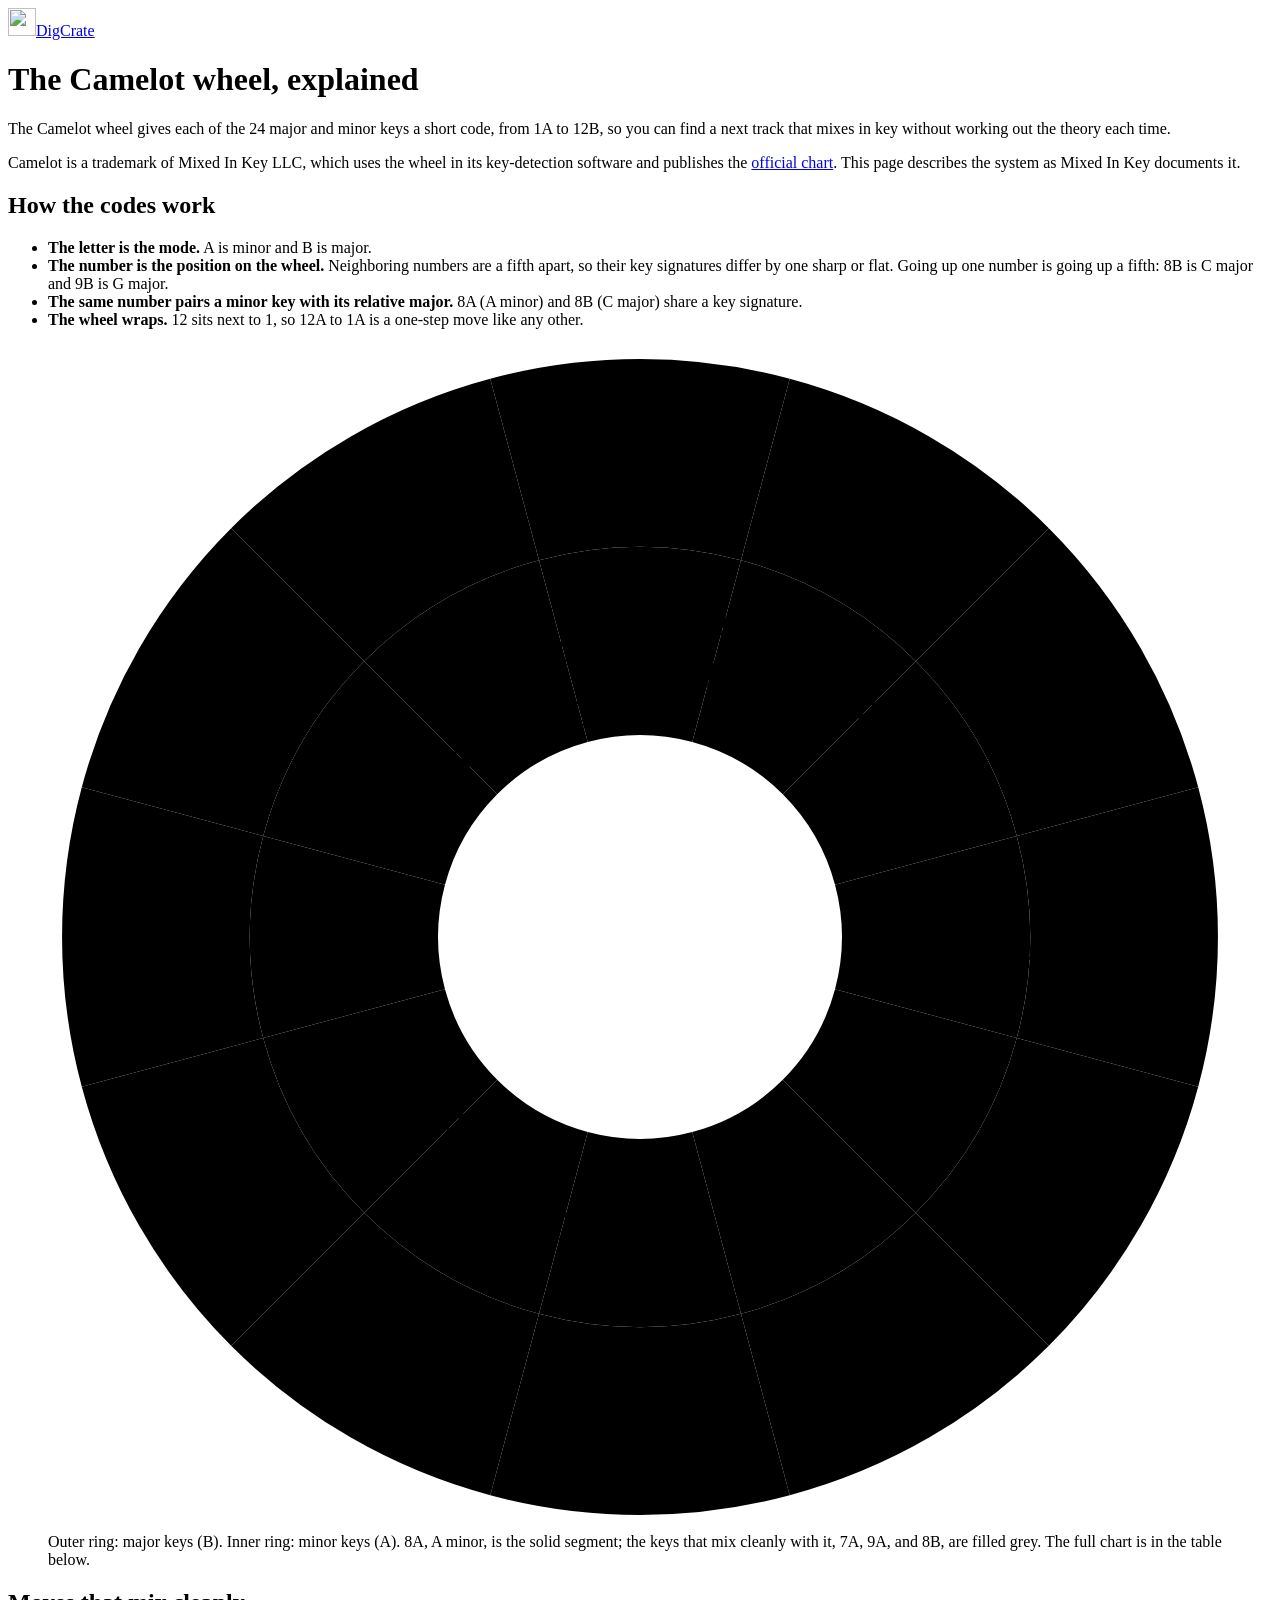
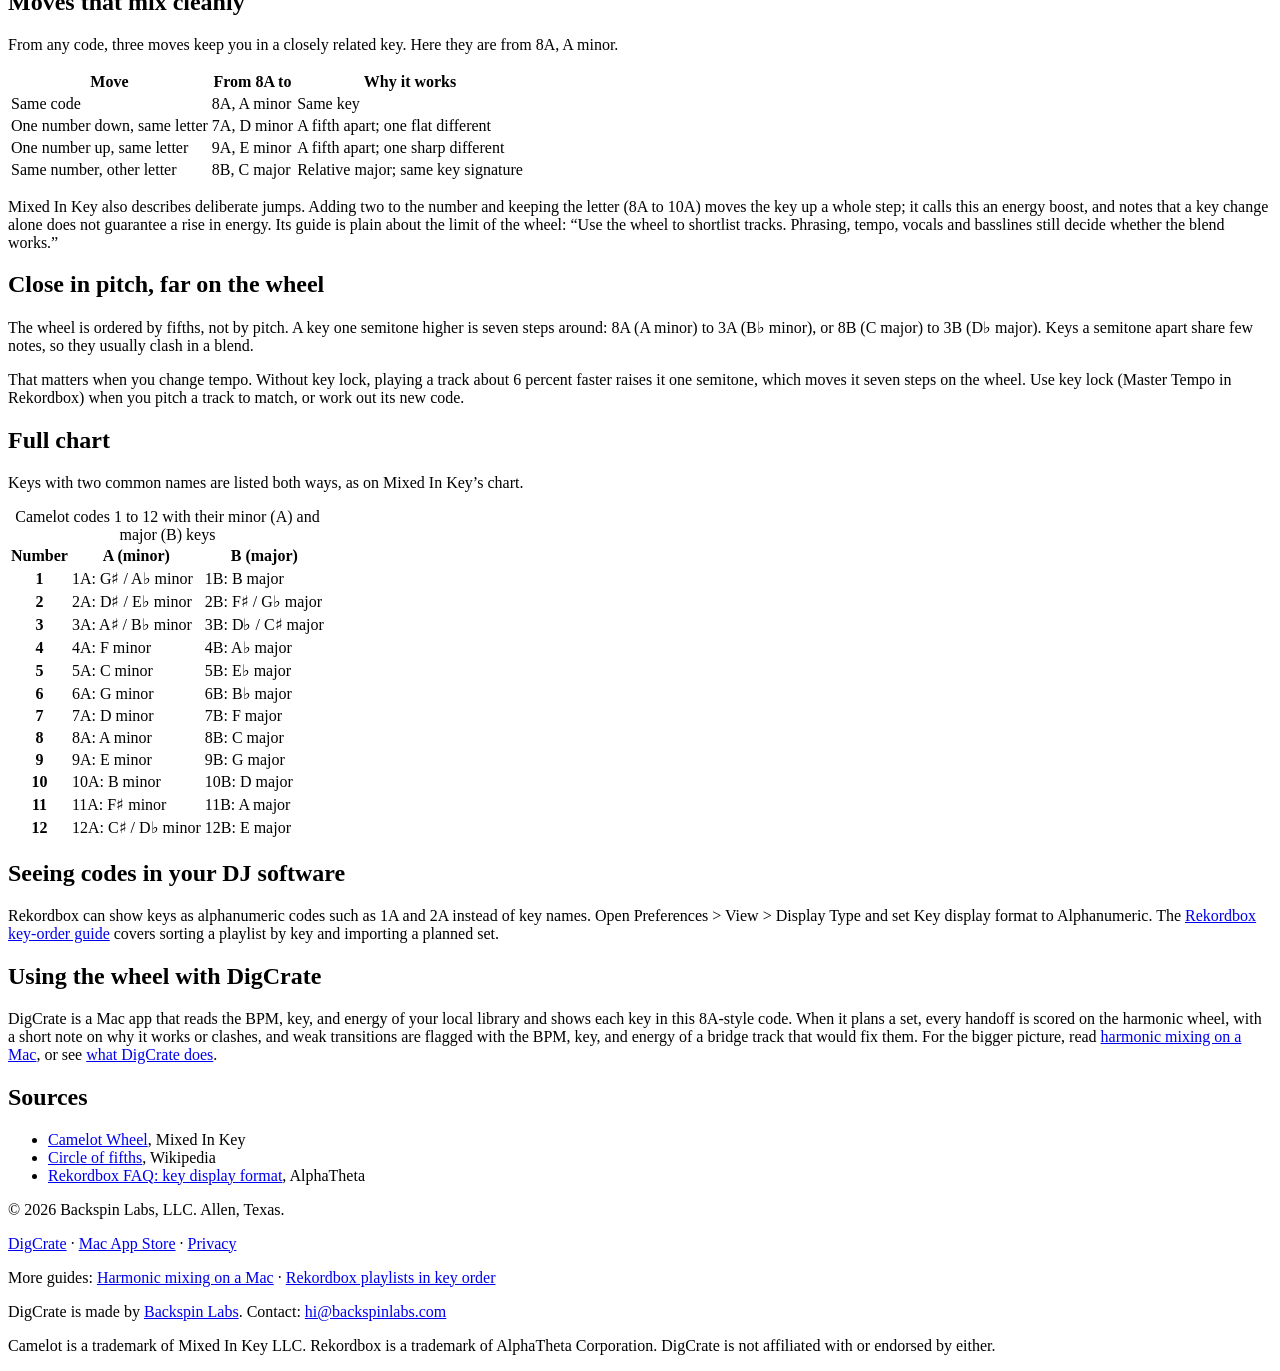
==== website/camelot-wheel.html @ 11dc73a6 "website: add harmonic mixing, Camelot wheel, and Rekordbox key-order guides Three guide pages for th" ====
<!DOCTYPE html>
<html lang="en">
<head>
  <meta charset="utf-8" />
  <meta name="viewport" content="width=device-width, initial-scale=1" />
  <title>The Camelot wheel explained, with a full key chart | DigCrate</title>
  <meta name="description" content="How the Camelot wheel codes all 24 musical keys from 1A to 12B, which moves mix cleanly, and a chart of every code with its key, from A minor (8A) to E major (12B)." />
  <link rel="canonical" href="https://digcrate.backspinlabs.com/camelot-wheel" />
  <meta name="color-scheme" content="light dark" />
  <meta name="theme-color" content="#ffffff" media="(prefers-color-scheme: light)" />
  <meta name="theme-color" content="#0f0f0f" media="(prefers-color-scheme: dark)" />
  <meta property="og:title" content="The Camelot wheel explained, with a full key chart" />
  <meta property="og:description" content="How the Camelot wheel codes all 24 musical keys from 1A to 12B, which moves mix cleanly, and a chart of every code with its key, from A minor (8A) to E major (12B)." />
  <meta property="og:url" content="https://digcrate.backspinlabs.com/camelot-wheel" />
  <meta property="og:site_name" content="DigCrate" />
  <meta property="og:type" content="article" />
  <meta property="og:image" content="https://digcrate.backspinlabs.com/og-image.png" />
  <meta property="og:image:width" content="1200" />
  <meta property="og:image:height" content="630" />
  <meta name="twitter:card" content="summary_large_image" />
  <meta name="twitter:title" content="The Camelot wheel explained, with a full key chart" />
  <meta name="twitter:description" content="How the Camelot wheel codes all 24 musical keys from 1A to 12B, which moves mix cleanly, and a chart of every code with its key, from A minor (8A) to E major (12B)." />
  <meta name="twitter:image" content="https://digcrate.backspinlabs.com/og-image.png" />
  <link rel="icon" href="/app-icon.png" type="image/png" />
  <link rel="apple-touch-icon" href="/app-icon.png" />
  <link rel="preload" href="/fonts/big-shoulders-display-800-latin.woff2" as="font" type="font/woff2" crossorigin />
  <link rel="preload" href="/fonts/ibm-plex-sans-latin.woff2" as="font" type="font/woff2" crossorigin />
  <link rel="stylesheet" href="/backspin.css" />
  <link rel="stylesheet" href="/digcrate.css" />
</head>
<body class="digcrate">
<div class="prose">
<header class="topline"><a href="/"><img src="/app-icon.png" alt="" width="28" height="28" />DigCrate</a></header>

<main>
<h1>The Camelot wheel, explained</h1>
<p class="lede">The Camelot wheel gives each of the 24 major and minor keys a short code, from 1A to 12B, so you can find a next track that mixes in key without working out the theory each time.</p>
<p>Camelot is a trademark of Mixed In Key LLC, which uses the wheel in its key-detection software and publishes the <a href="https://mixedinkey.com/camelot-wheel/">official chart</a>. This page describes the system as Mixed In Key documents it.</p>

<h2>How the codes work</h2>
<ul>
  <li><strong>The letter is the mode.</strong> A is minor and B is major.</li>
  <li><strong>The number is the position on the wheel.</strong> Neighboring numbers are a fifth apart, so their key signatures differ by one sharp or flat. Going up one number is going up a fifth: 8B is C major and 9B is G major.</li>
  <li><strong>The same number pairs a minor key with its relative major.</strong> 8A (A minor) and 8B (C major) share a key signature.</li>
  <li><strong>The wheel wraps.</strong> 12 sits next to 1, so 12A to 1A is a one-step move like any other.</li>
</ul>

<figure class="wheel">
  <svg viewBox="0 0 340 340" role="img" aria-labelledby="wheel-title wheel-desc">
    <title id="wheel-title">Camelot wheel</title>
    <desc id="wheel-desc">Two rings of twelve segments numbered 1 to 12 like a clock face. The outer ring holds the major keys, 1B to 12B. The inner ring holds the minor keys, 1A to 12A. 8A, A minor, is highlighted, along with its compatible keys 7A, 9A, and 8B.</desc>
      <g><path d="M213 9.7A166 166 0 0 1 287.4 52.6L249.2 90.8A112 112 0 0 0 199 61.8Z"/><text x="239.5" y="47.6" class="code">1B</text><text x="239.5" y="62.6">B</text></g>
      <g><path d="M287.4 52.6A166 166 0 0 1 330.3 127L278.2 141A112 112 0 0 0 249.2 90.8Z"/><text x="290.4" y="98.5" class="code">2B</text><text x="290.4" y="113.5">F♯</text></g>
      <g><path d="M330.3 127A166 166 0 0 1 330.3 213L278.2 199A112 112 0 0 0 278.2 141Z"/><text x="309" y="168" class="code">3B</text><text x="309" y="183">D♭</text></g>
      <g><path d="M330.3 213A166 166 0 0 1 287.4 287.4L249.2 249.2A112 112 0 0 0 278.2 199Z"/><text x="290.4" y="237.5" class="code">4B</text><text x="290.4" y="252.5">A♭</text></g>
      <g><path d="M287.4 287.4A166 166 0 0 1 213 330.3L199 278.2A112 112 0 0 0 249.2 249.2Z"/><text x="239.5" y="288.4" class="code">5B</text><text x="239.5" y="303.4">E♭</text></g>
      <g><path d="M213 330.3A166 166 0 0 1 127 330.3L141 278.2A112 112 0 0 0 199 278.2Z"/><text x="170" y="307" class="code">6B</text><text x="170" y="322">B♭</text></g>
      <g><path d="M127 330.3A166 166 0 0 1 52.6 287.4L90.8 249.2A112 112 0 0 0 141 278.2Z"/><text x="100.5" y="288.4" class="code">7B</text><text x="100.5" y="303.4">F</text></g>
      <g class="near"><path d="M52.6 287.4A166 166 0 0 1 9.7 213L61.8 199A112 112 0 0 0 90.8 249.2Z"/><text x="49.6" y="237.5" class="code">8B</text><text x="49.6" y="252.5">C</text></g>
      <g><path d="M9.7 213A166 166 0 0 1 9.7 127L61.8 141A112 112 0 0 0 61.8 199Z"/><text x="31" y="168" class="code">9B</text><text x="31" y="183">G</text></g>
      <g><path d="M9.7 127A166 166 0 0 1 52.6 52.6L90.8 90.8A112 112 0 0 0 61.8 141Z"/><text x="49.6" y="98.5" class="code">10B</text><text x="49.6" y="113.5">D</text></g>
      <g><path d="M52.6 52.6A166 166 0 0 1 127 9.7L141 61.8A112 112 0 0 0 90.8 90.8Z"/><text x="100.5" y="47.6" class="code">11B</text><text x="100.5" y="62.6">A</text></g>
      <g><path d="M127 9.7A166 166 0 0 1 213 9.7L199 61.8A112 112 0 0 0 141 61.8Z"/><text x="170" y="29" class="code">12B</text><text x="170" y="44">E</text></g>
      <g><path d="M199 61.8A112 112 0 0 1 249.2 90.8L211 129A58 58 0 0 0 185 114Z"/><text x="212.5" y="94.4" class="code">1A</text><text x="212.5" y="109.4">A♭m</text></g>
      <g><path d="M249.2 90.8A112 112 0 0 1 278.2 141L226 155A58 58 0 0 0 211 129Z"/><text x="243.6" y="125.5" class="code">2A</text><text x="243.6" y="140.5">E♭m</text></g>
      <g><path d="M278.2 141A112 112 0 0 1 278.2 199L226 185A58 58 0 0 0 226 155Z"/><text x="255" y="168" class="code">3A</text><text x="255" y="183">B♭m</text></g>
      <g><path d="M278.2 199A112 112 0 0 1 249.2 249.2L211 211A58 58 0 0 0 226 185Z"/><text x="243.6" y="210.5" class="code">4A</text><text x="243.6" y="225.5">Fm</text></g>
      <g><path d="M249.2 249.2A112 112 0 0 1 199 278.2L185 226A58 58 0 0 0 211 211Z"/><text x="212.5" y="241.6" class="code">5A</text><text x="212.5" y="256.6">Cm</text></g>
      <g><path d="M199 278.2A112 112 0 0 1 141 278.2L155 226A58 58 0 0 0 185 226Z"/><text x="170" y="253" class="code">6A</text><text x="170" y="268">Gm</text></g>
      <g class="near"><path d="M141 278.2A112 112 0 0 1 90.8 249.2L129 211A58 58 0 0 0 155 226Z"/><text x="127.5" y="241.6" class="code">7A</text><text x="127.5" y="256.6">Dm</text></g>
      <g class="on"><path d="M90.8 249.2A112 112 0 0 1 61.8 199L114 185A58 58 0 0 0 129 211Z"/><text x="96.4" y="210.5" class="code">8A</text><text x="96.4" y="225.5">Am</text></g>
      <g class="near"><path d="M61.8 199A112 112 0 0 1 61.8 141L114 155A58 58 0 0 0 114 185Z"/><text x="85" y="168" class="code">9A</text><text x="85" y="183">Em</text></g>
      <g><path d="M61.8 141A112 112 0 0 1 90.8 90.8L129 129A58 58 0 0 0 114 155Z"/><text x="96.4" y="125.5" class="code">10A</text><text x="96.4" y="140.5">Bm</text></g>
      <g><path d="M90.8 90.8A112 112 0 0 1 141 61.8L155 114A58 58 0 0 0 129 129Z"/><text x="127.5" y="94.4" class="code">11A</text><text x="127.5" y="109.4">F♯m</text></g>
      <g><path d="M141 61.8A112 112 0 0 1 199 61.8L185 114A58 58 0 0 0 155 114Z"/><text x="170" y="83" class="code">12A</text><text x="170" y="98">C♯m</text></g>
  </svg>
  <figcaption>Outer ring: major keys (B). Inner ring: minor keys (A). 8A, A minor, is the solid segment; the keys that mix cleanly with it, 7A, 9A, and 8B, are filled grey. The full chart is in the table below.</figcaption>
</figure>

<h2>Moves that mix cleanly</h2>
<p>From any code, three moves keep you in a closely related key. Here they are from 8A, A minor.</p>
<div class="table-scroll">
<table class="table">
  <thead><tr><th scope="col">Move</th><th scope="col">From 8A to</th><th scope="col">Why it works</th></tr></thead>
  <tbody>
    <tr><td>Same code</td><td>8A, A minor</td><td>Same key</td></tr>
    <tr><td>One number down, same letter</td><td>7A, D minor</td><td>A fifth apart; one flat different</td></tr>
    <tr><td>One number up, same letter</td><td>9A, E minor</td><td>A fifth apart; one sharp different</td></tr>
    <tr><td>Same number, other letter</td><td>8B, C major</td><td>Relative major; same key signature</td></tr>
  </tbody>
</table>
</div>
<p>Mixed In Key also describes deliberate jumps. Adding two to the number and keeping the letter (8A to 10A) moves the key up a whole step; it calls this an energy boost, and notes that a key change alone does not guarantee a rise in energy. Its guide is plain about the limit of the wheel: “Use the wheel to shortlist tracks. Phrasing, tempo, vocals and basslines still decide whether the blend works.”</p>

<h2>Close in pitch, far on the wheel</h2>
<p>The wheel is ordered by fifths, not by pitch. A key one semitone higher is seven steps around: 8A (A minor) to 3A (B♭ minor), or 8B (C major) to 3B (D♭ major). Keys a semitone apart share few notes, so they usually clash in a blend.</p>
<p>That matters when you change tempo. Without key lock, playing a track about 6 percent faster raises it one semitone, which moves it seven steps on the wheel. Use key lock (Master Tempo in Rekordbox) when you pitch a track to match, or work out its new code.</p>

<h2>Full chart</h2>
<p>Keys with two common names are listed both ways, as on Mixed In Key’s chart.</p>
<div class="table-scroll">
<table class="table">
  <caption class="sr-only">Camelot codes 1 to 12 with their minor (A) and major (B) keys</caption>
  <thead><tr><th scope="col">Number</th><th scope="col">A (minor)</th><th scope="col">B (major)</th></tr></thead>
  <tbody>
    <tr><th scope="row">1</th><td>1A: G♯ / A♭ minor</td><td>1B: B major</td></tr>
    <tr><th scope="row">2</th><td>2A: D♯ / E♭ minor</td><td>2B: F♯ / G♭ major</td></tr>
    <tr><th scope="row">3</th><td>3A: A♯ / B♭ minor</td><td>3B: D♭ / C♯ major</td></tr>
    <tr><th scope="row">4</th><td>4A: F minor</td><td>4B: A♭ major</td></tr>
    <tr><th scope="row">5</th><td>5A: C minor</td><td>5B: E♭ major</td></tr>
    <tr><th scope="row">6</th><td>6A: G minor</td><td>6B: B♭ major</td></tr>
    <tr><th scope="row">7</th><td>7A: D minor</td><td>7B: F major</td></tr>
    <tr><th scope="row">8</th><td>8A: A minor</td><td>8B: C major</td></tr>
    <tr><th scope="row">9</th><td>9A: E minor</td><td>9B: G major</td></tr>
    <tr><th scope="row">10</th><td>10A: B minor</td><td>10B: D major</td></tr>
    <tr><th scope="row">11</th><td>11A: F♯ minor</td><td>11B: A major</td></tr>
    <tr><th scope="row">12</th><td>12A: C♯ / D♭ minor</td><td>12B: E major</td></tr>
  </tbody>
</table>
</div>

<h2>Seeing codes in your DJ software</h2>
<p>Rekordbox can show keys as alphanumeric codes such as 1A and 2A instead of key names. Open Preferences &gt; View &gt; Display Type and set Key display format to Alphanumeric. The <a href="/rekordbox-playlists-by-key">Rekordbox key-order guide</a> covers sorting a playlist by key and importing a planned set.</p>

<h2>Using the wheel with DigCrate</h2>
<p>DigCrate is a Mac app that reads the BPM, key, and energy of your local library and shows each key in this 8A-style code. When it plans a set, every handoff is scored on the harmonic wheel, with a short note on why it works or clashes, and weak transitions are flagged with the BPM, key, and energy of a bridge track that would fix them. For the bigger picture, read <a href="/harmonic-mixing-mac">harmonic mixing on a Mac</a>, or see <a href="/">what DigCrate does</a>.</p>

<h2>Sources</h2>
<ul>
  <li><a href="https://mixedinkey.com/camelot-wheel/">Camelot Wheel</a>, Mixed In Key</li>
  <li><a href="https://en.wikipedia.org/wiki/Circle_of_fifths">Circle of fifths</a>, Wikipedia</li>
  <li><a href="https://rekordbox.com/en/support/faq/operation-hint/">Rekordbox FAQ: key display format</a>, AlphaTheta</li>
</ul>
</main>

<footer class="foot">
  <p>© 2026 Backspin Labs, LLC. Allen, Texas.</p>
  <p><a href="/">DigCrate</a> · <a href="https://apps.apple.com/us/app/digcrate/id6779803539">Mac App Store</a> · <a href="/privacy">Privacy</a></p>
  <p class="foot-note">More guides: <a href="/harmonic-mixing-mac">Harmonic mixing on a Mac</a> · <a href="/rekordbox-playlists-by-key">Rekordbox playlists in key order</a></p>
  <p class="foot-note">DigCrate is made by <a href="https://backspinlabs.com">Backspin Labs</a>. Contact: <a href="mailto:hi@backspinlabs.com">hi@backspinlabs.com</a></p>
  <p class="foot-note">Camelot is a trademark of Mixed In Key LLC. Rekordbox is a trademark of AlphaTheta Corporation. DigCrate is not affiliated with or endorsed by either.</p>
</footer>
</div>
</body>
</html>
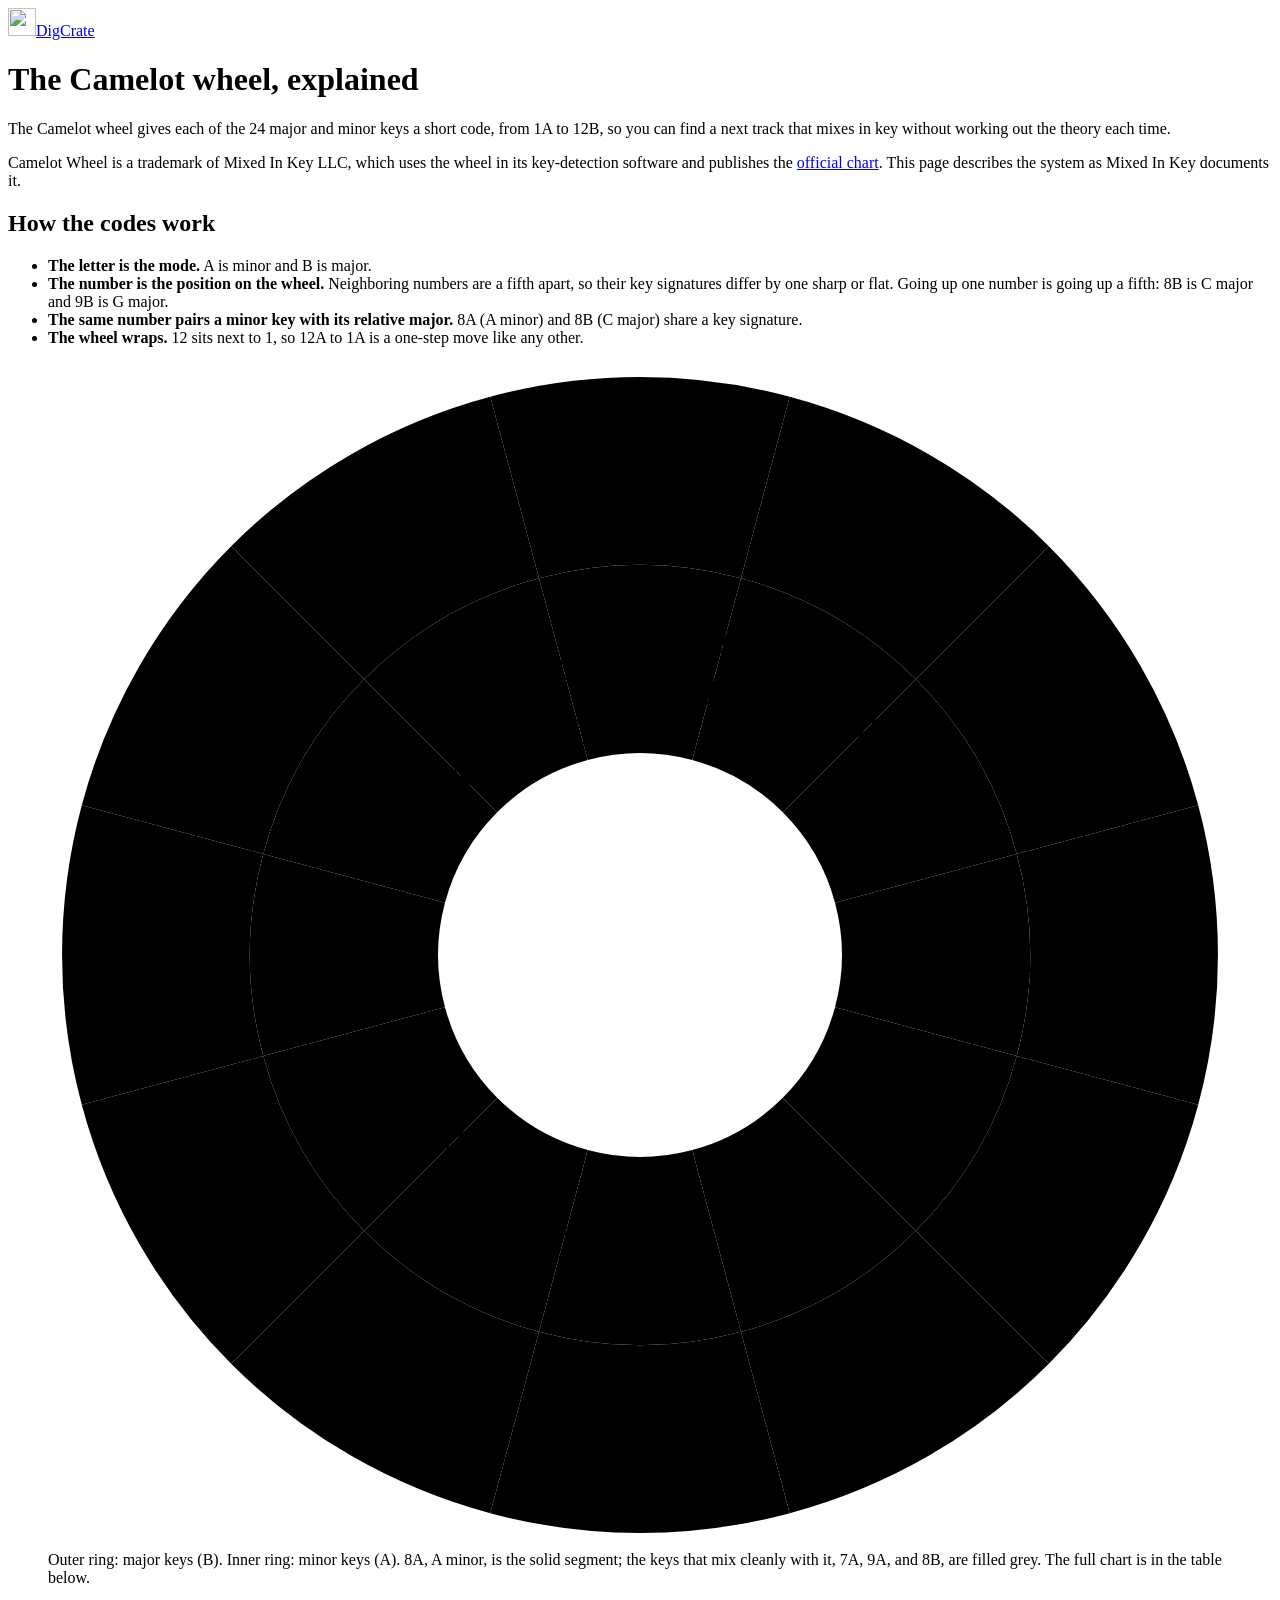
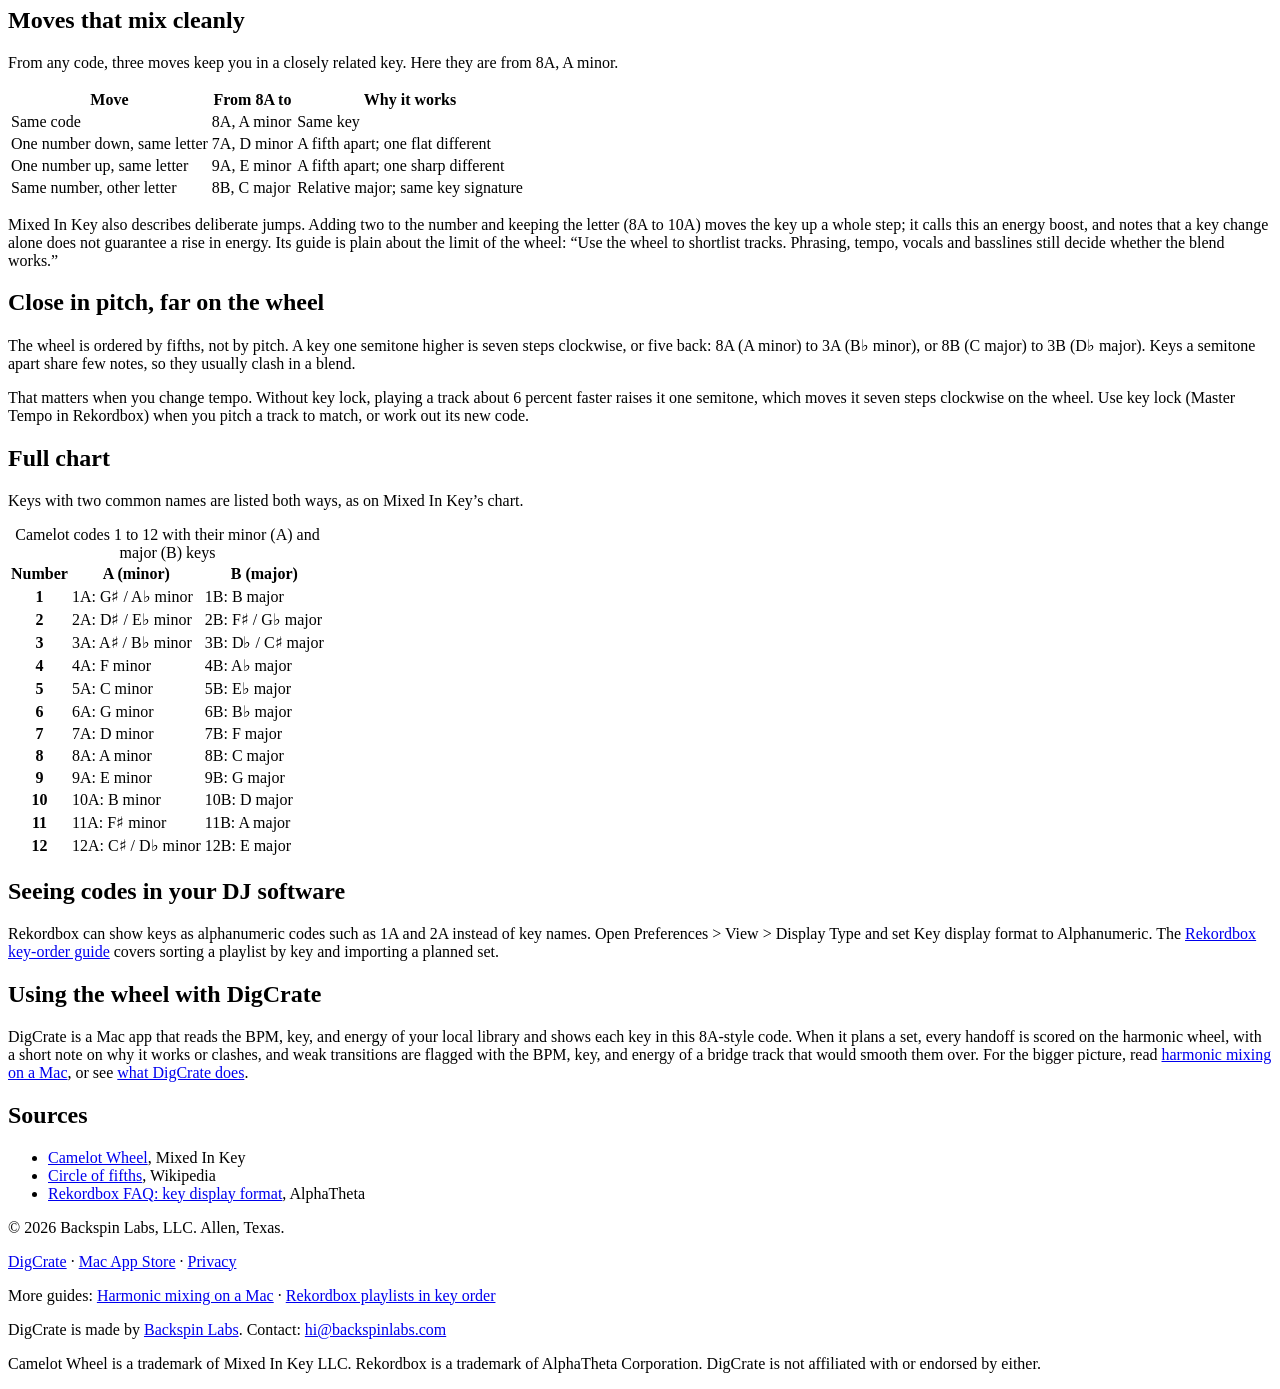
==== commit aa1d2b22: "website: tighten guide facts and copy after review - Trademark note names the mark Mixed In Key hold" ====
--- a/website/camelot-wheel.html
+++ b/website/camelot-wheel.html
@@ -35,7 +35,7 @@
 <main>
 <h1>The Camelot wheel, explained</h1>
 <p class="lede">The Camelot wheel gives each of the 24 major and minor keys a short code, from 1A to 12B, so you can find a next track that mixes in key without working out the theory each time.</p>
-<p>Camelot is a trademark of Mixed In Key LLC, which uses the wheel in its key-detection software and publishes the <a href="https://mixedinkey.com/camelot-wheel/">official chart</a>. This page describes the system as Mixed In Key documents it.</p>
+<p>Camelot Wheel is a trademark of Mixed In Key LLC, which uses the wheel in its key-detection software and publishes the <a href="https://mixedinkey.com/camelot-wheel/">official chart</a>. This page describes the system as Mixed In Key documents it.</p>
 
 <h2>How the codes work</h2>
 <ul>
@@ -93,8 +93,8 @@
 <p>Mixed In Key also describes deliberate jumps. Adding two to the number and keeping the letter (8A to 10A) moves the key up a whole step; it calls this an energy boost, and notes that a key change alone does not guarantee a rise in energy. Its guide is plain about the limit of the wheel: “Use the wheel to shortlist tracks. Phrasing, tempo, vocals and basslines still decide whether the blend works.”</p>
 
 <h2>Close in pitch, far on the wheel</h2>
-<p>The wheel is ordered by fifths, not by pitch. A key one semitone higher is seven steps around: 8A (A minor) to 3A (B♭ minor), or 8B (C major) to 3B (D♭ major). Keys a semitone apart share few notes, so they usually clash in a blend.</p>
-<p>That matters when you change tempo. Without key lock, playing a track about 6 percent faster raises it one semitone, which moves it seven steps on the wheel. Use key lock (Master Tempo in Rekordbox) when you pitch a track to match, or work out its new code.</p>
+<p>The wheel is ordered by fifths, not by pitch. A key one semitone higher is seven steps clockwise, or five back: 8A (A minor) to 3A (B♭ minor), or 8B (C major) to 3B (D♭ major). Keys a semitone apart share few notes, so they usually clash in a blend.</p>
+<p>That matters when you change tempo. Without key lock, playing a track about 6 percent faster raises it one semitone, which moves it seven steps clockwise on the wheel. Use key lock (Master Tempo in Rekordbox) when you pitch a track to match, or work out its new code.</p>
 
 <h2>Full chart</h2>
 <p>Keys with two common names are listed both ways, as on Mixed In Key’s chart.</p>
@@ -123,7 +123,7 @@
 <p>Rekordbox can show keys as alphanumeric codes such as 1A and 2A instead of key names. Open Preferences &gt; View &gt; Display Type and set Key display format to Alphanumeric. The <a href="/rekordbox-playlists-by-key">Rekordbox key-order guide</a> covers sorting a playlist by key and importing a planned set.</p>
 
 <h2>Using the wheel with DigCrate</h2>
-<p>DigCrate is a Mac app that reads the BPM, key, and energy of your local library and shows each key in this 8A-style code. When it plans a set, every handoff is scored on the harmonic wheel, with a short note on why it works or clashes, and weak transitions are flagged with the BPM, key, and energy of a bridge track that would fix them. For the bigger picture, read <a href="/harmonic-mixing-mac">harmonic mixing on a Mac</a>, or see <a href="/">what DigCrate does</a>.</p>
+<p>DigCrate is a Mac app that reads the BPM, key, and energy of your local library and shows each key in this 8A-style code. When it plans a set, every handoff is scored on the harmonic wheel, with a short note on why it works or clashes, and weak transitions are flagged with the BPM, key, and energy of a bridge track that would smooth them over. For the bigger picture, read <a href="/harmonic-mixing-mac">harmonic mixing on a Mac</a>, or see <a href="/">what DigCrate does</a>.</p>
 
 <h2>Sources</h2>
 <ul>
@@ -138,7 +138,7 @@
   <p><a href="/">DigCrate</a> · <a href="https://apps.apple.com/us/app/digcrate/id6779803539">Mac App Store</a> · <a href="/privacy">Privacy</a></p>
   <p class="foot-note">More guides: <a href="/harmonic-mixing-mac">Harmonic mixing on a Mac</a> · <a href="/rekordbox-playlists-by-key">Rekordbox playlists in key order</a></p>
   <p class="foot-note">DigCrate is made by <a href="https://backspinlabs.com">Backspin Labs</a>. Contact: <a href="mailto:hi@backspinlabs.com">hi@backspinlabs.com</a></p>
-  <p class="foot-note">Camelot is a trademark of Mixed In Key LLC. Rekordbox is a trademark of AlphaTheta Corporation. DigCrate is not affiliated with or endorsed by either.</p>
+  <p class="foot-note">Camelot Wheel is a trademark of Mixed In Key LLC. Rekordbox is a trademark of AlphaTheta Corporation. DigCrate is not affiliated with or endorsed by either.</p>
 </footer>
 </div>
 </body>
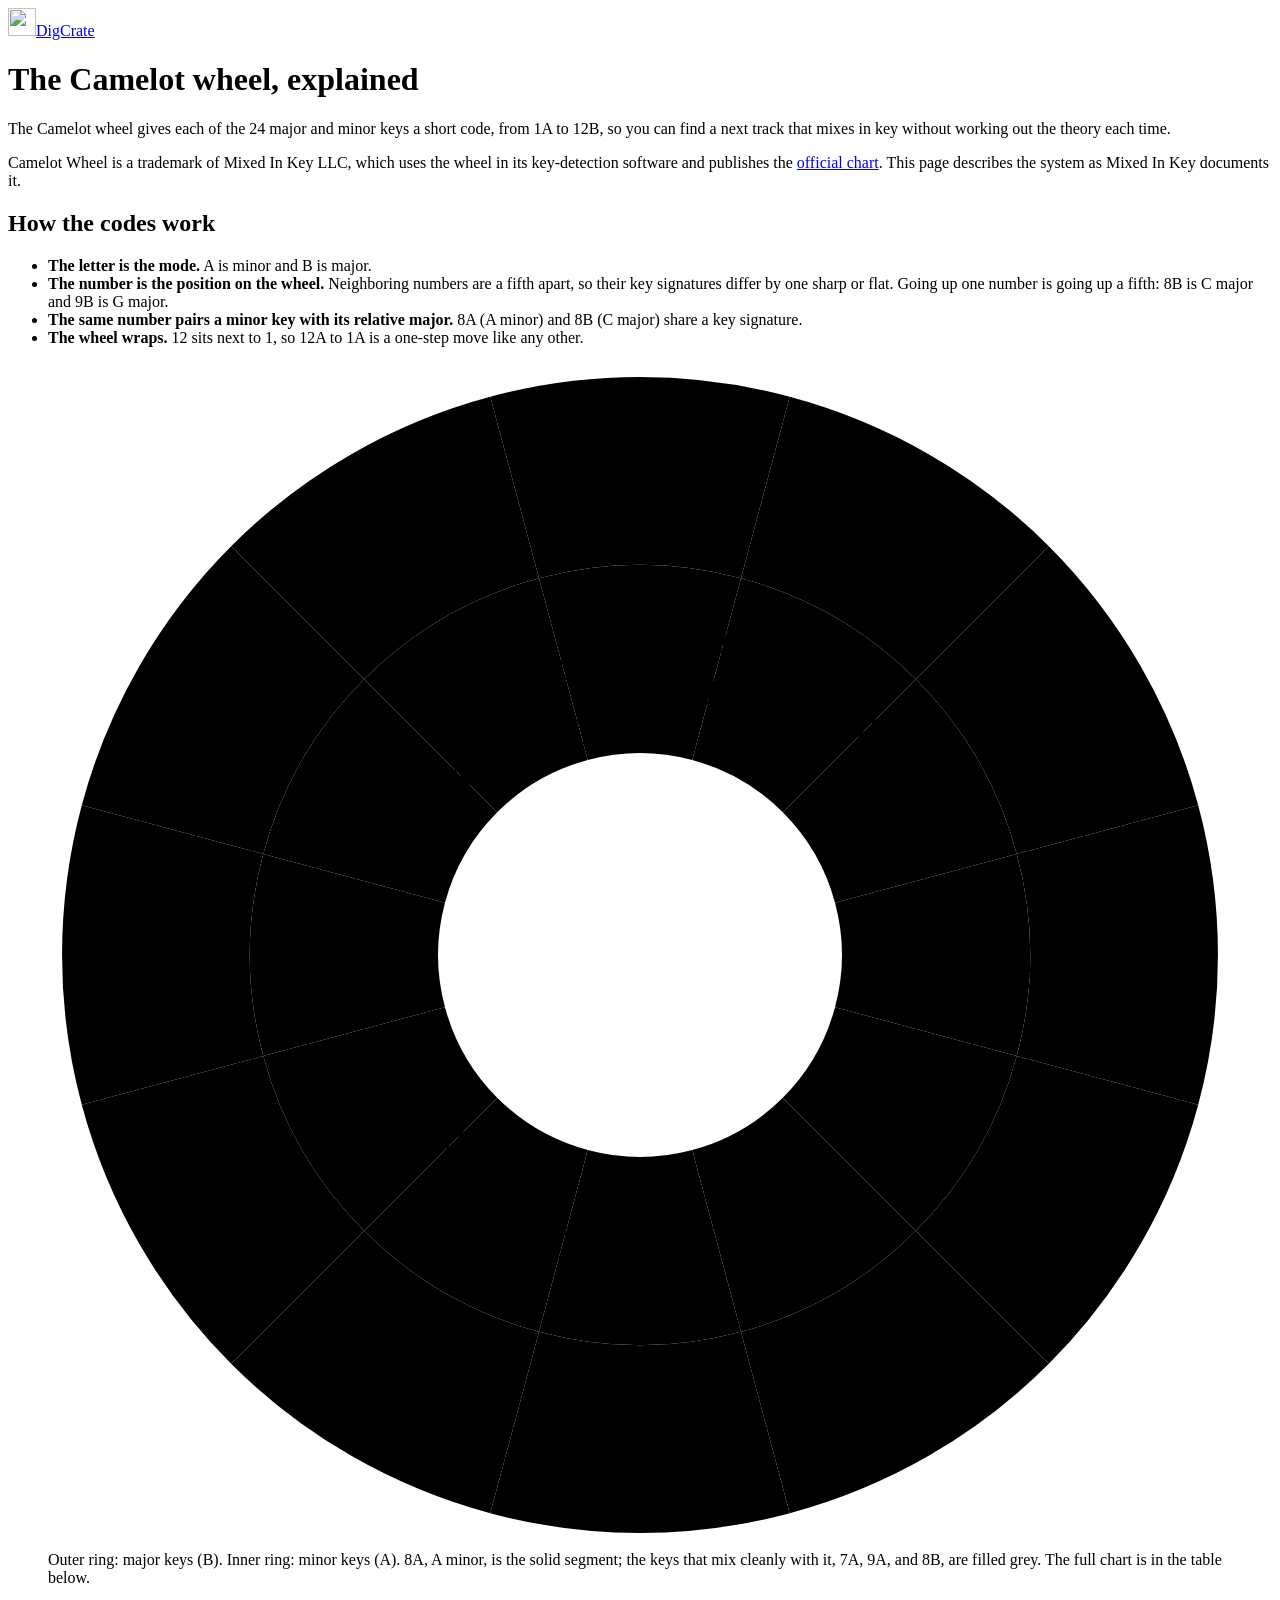
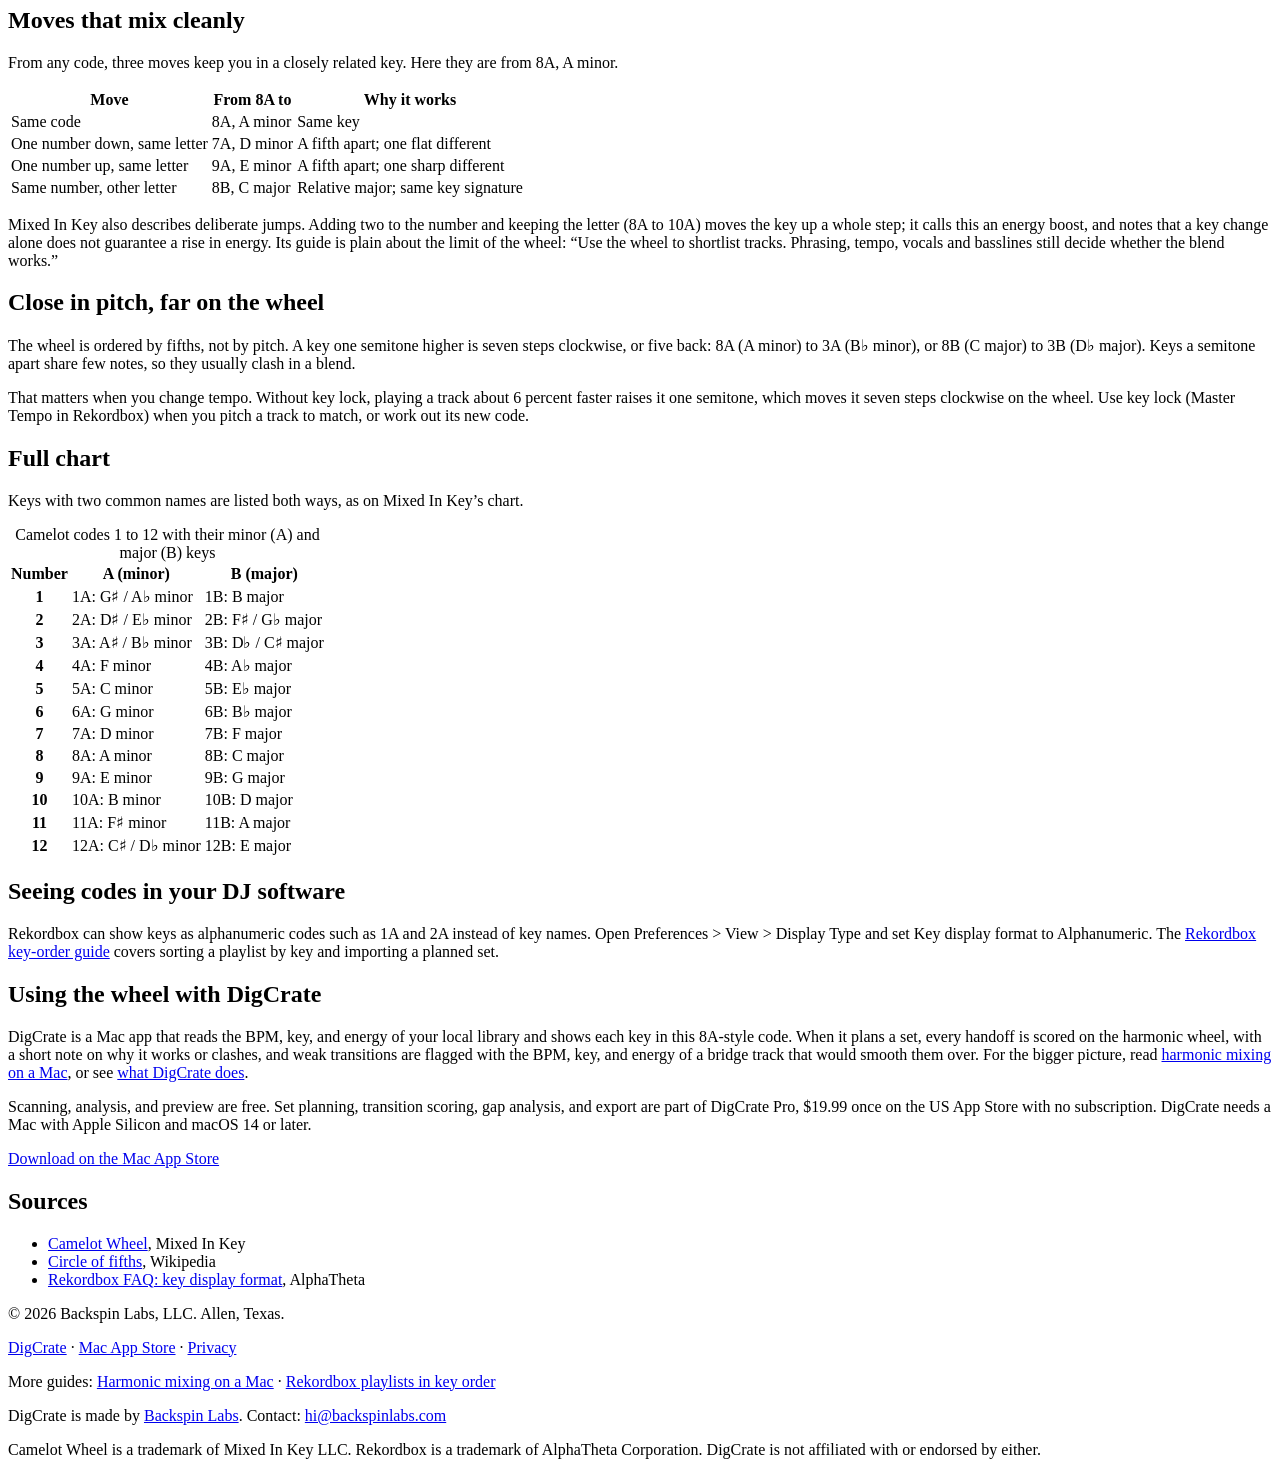
==== commit 6cb36788: "Website: say it's a Mac app up front, add app structured data and a Camelot CTA - Home title targets" ====
--- a/website/camelot-wheel.html
+++ b/website/camelot-wheel.html
@@ -124,6 +124,8 @@
 
 <h2>Using the wheel with DigCrate</h2>
 <p>DigCrate is a Mac app that reads the BPM, key, and energy of your local library and shows each key in this 8A-style code. When it plans a set, every handoff is scored on the harmonic wheel, with a short note on why it works or clashes, and weak transitions are flagged with the BPM, key, and energy of a bridge track that would smooth them over. For the bigger picture, read <a href="/harmonic-mixing-mac">harmonic mixing on a Mac</a>, or see <a href="/">what DigCrate does</a>.</p>
+<p>Scanning, analysis, and preview are free. Set planning, transition scoring, gap analysis, and export are part of DigCrate Pro, $19.99 once on the US App Store with no subscription. DigCrate needs a Mac with Apple Silicon and macOS 14 or later.</p>
+<p><a class="btn" href="https://apps.apple.com/us/app/digcrate/id6779803539">Download on the Mac App Store</a></p>
 
 <h2>Sources</h2>
 <ul>
